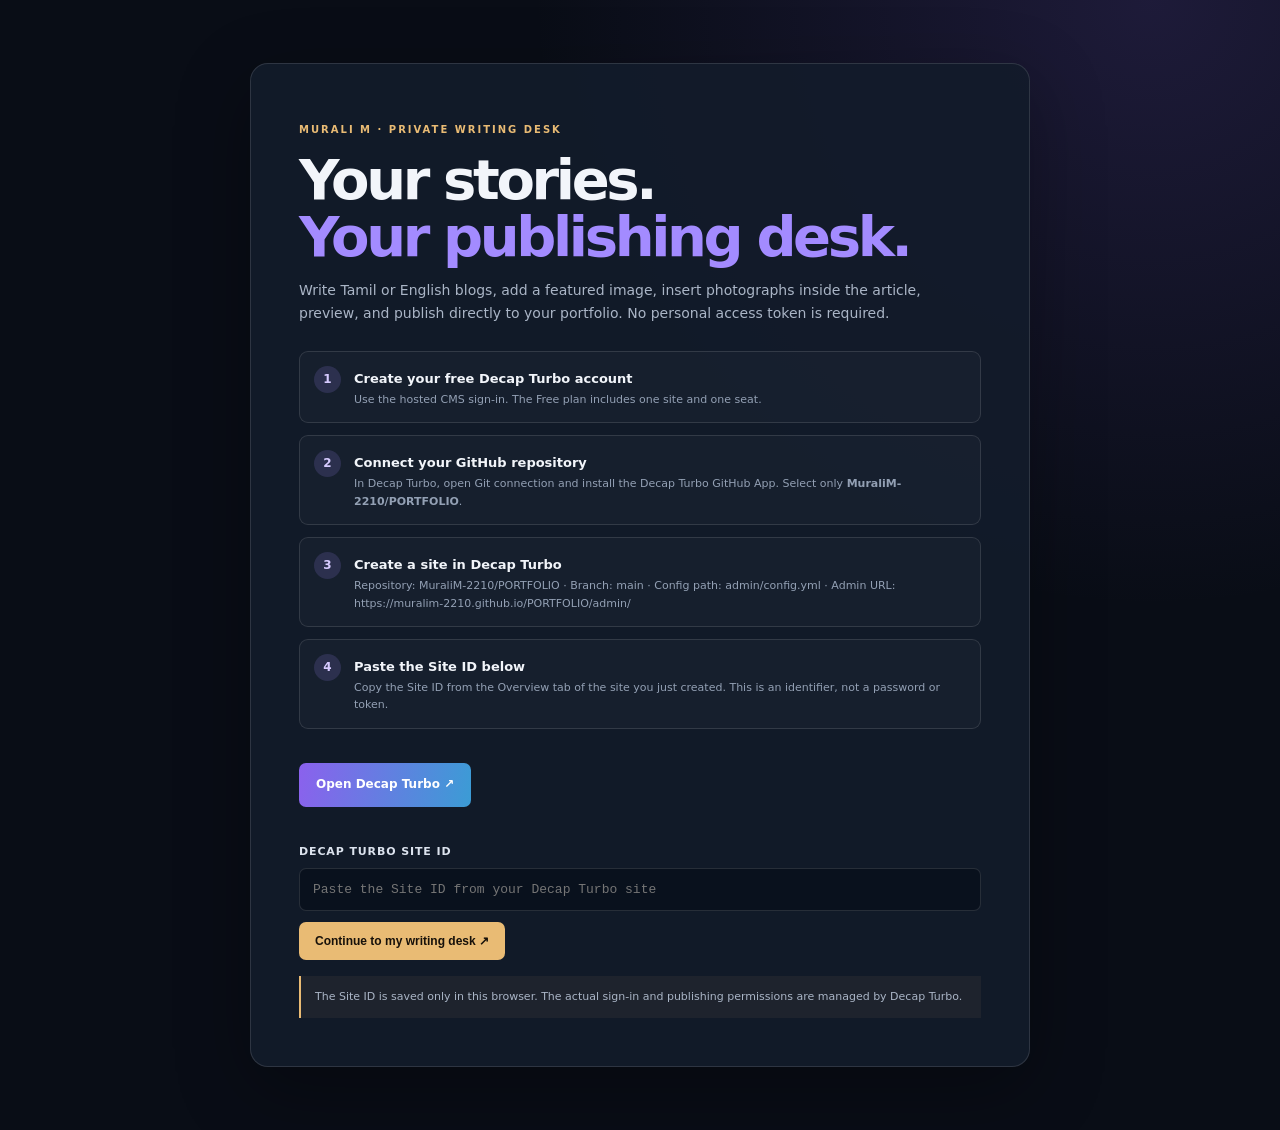
==== admin/index.html @ 93956fc2 "Add private Decap CMS admin writing and publishing page" ====
<!doctype html>
<html lang="en">
<head>
<meta charset="utf-8">
<meta name="viewport" content="width=device-width,initial-scale=1">
<meta name="robots" content="noindex,nofollow,noarchive">
<meta name="theme-color" content="#080a11">
<title>Blog Admin | Murali M</title>
<style>
:root{color-scheme:dark;--bg:#090d16;--panel:#131c2b;--line:rgba(255,255,255,.12);--text:#f2f5fa;--muted:#aab5c6;--gold:#e9bb74;--purple:#a38bff}
*{box-sizing:border-box}body{margin:0;min-height:100vh;background:radial-gradient(ellipse at 90% 0,rgba(112,81,197,.2),transparent 38%),var(--bg);color:var(--text);font:15px/1.65 "DM Sans",system-ui,sans-serif}
main{width:min(780px,calc(100% - 36px));margin:7vh auto;padding:clamp(22px,5vw,48px);border:1px solid var(--line);border-radius:18px;background:rgba(19,28,43,.92);box-shadow:0 22px 75px rgba(0,0,0,.3)}
.eyebrow{color:var(--gold);font-size:10px;font-weight:900;letter-spacing:.2em;text-transform:uppercase}h1{margin:12px 0;font-size:clamp(34px,6vw,56px);line-height:1.02;letter-spacing:-.06em}h1 span{color:var(--purple)}p{color:var(--muted);font-size:14px}
.steps{display:grid;gap:12px;margin:26px 0}.step{display:flex;gap:13px;padding:14px;border:1px solid var(--line);border-radius:9px;background:rgba(255,255,255,.025)}.num{display:grid;place-items:center;flex:0 0 27px;height:27px;border-radius:50%;background:rgba(163,139,255,.16);color:#d7cbff;font-weight:900;font-size:12px}.step strong{color:var(--text);font-size:13px}.step small{display:block;color:#93a0b4;font-size:11px;line-height:1.6}
a{color:#d6c8ff}.primary{display:inline-flex;align-items:center;justify-content:center;margin:8px 0 20px;padding:12px 17px;border-radius:7px;background:linear-gradient(100deg,#8b61ed,#3b9cd5);color:white;text-decoration:none;font-size:12px;font-weight:900}
label{display:block;margin:16px 0 7px;color:#dce3ee;font-size:11px;font-weight:900;letter-spacing:.08em;text-transform:uppercase}input{width:100%;padding:13px;border:1px solid var(--line);border-radius:7px;outline:0;background:#09111d;color:white;font:13px ui-monospace,monospace}input:focus{border-color:var(--purple)}button{margin-top:11px;padding:12px 16px;border:0;border-radius:7px;background:#e9bb74;color:#17110a;font-weight:900;font-size:12px;cursor:pointer}button:disabled{opacity:.5;cursor:wait}.note{margin:16px 0 0;padding:12px 14px;border-left:2px solid var(--gold);background:rgba(233,187,116,.06);font-size:11px}.error{color:#ffb4a8}.hidden{display:none!important}
#cms-root{margin:0}body.cms-ready main{display:none}
</style>
</head>
<body>
<main id="setup">
  <p class="eyebrow">MURALI M · PRIVATE WRITING DESK</p>
  <h1>Your stories.<br><span>Your publishing desk.</span></h1>
  <p>Write Tamil or English blogs, add a featured image, insert photographs inside the article, preview, and publish directly to your portfolio. No personal access token is required.</p>
  <div class="steps">
    <div class="step"><span class="num">1</span><div><strong>Create your free Decap Turbo account</strong><small>Use the hosted CMS sign-in. The Free plan includes one site and one seat.</small></div></div>
    <div class="step"><span class="num">2</span><div><strong>Connect your GitHub repository</strong><small>In Decap Turbo, open Git connection and install the Decap Turbo GitHub App. Select only <b>MuraliM-2210/PORTFOLIO</b>.</small></div></div>
    <div class="step"><span class="num">3</span><div><strong>Create a site in Decap Turbo</strong><small>Repository: MuraliM-2210/PORTFOLIO · Branch: main · Config path: admin/config.yml · Admin URL: https://muralim-2210.github.io/PORTFOLIO/admin/</small></div></div>
    <div class="step"><span class="num">4</span><div><strong>Paste the Site ID below</strong><small>Copy the Site ID from the Overview tab of the site you just created. This is an identifier, not a password or token.</small></div></div>
  </div>
  <a class="primary" href="https://decapcms.org/turbo/" target="_blank" rel="noopener noreferrer">Open Decap Turbo ↗</a>
  <label for="siteId">Decap Turbo Site ID</label>
  <input id="siteId" autocomplete="off" spellcheck="false" placeholder="Paste the Site ID from your Decap Turbo site">
  <button id="continue" type="button">Continue to my writing desk ↗</button>
  <p id="status" class="note">The Site ID is saved only in this browser. The actual sign-in and publishing permissions are managed by Decap Turbo.</p>
</main>
<div id="cms-root"></div>
<script>
(async()=>{
  const input=document.getElementById("siteId"),button=document.getElementById("continue"),status=document.getElementById("status");
  const key="murali-decap-turbo-site-id";
  const cached=localStorage.getItem(key)||"";
  if(cached)input.value=cached;
  const launch=async(siteId)=>{
    if(!/^[0-9a-f]{8}-[0-9a-f-]{20,}$/i.test(siteId)){
      status.textContent="Please paste the Site ID exactly as shown in your Decap Turbo site's Overview tab.";
      status.classList.add("error");return;
    }
    button.disabled=true;status.textContent="Loading your private publishing desk…";status.classList.remove("error");
    try{
      const response=await fetch("config.yml?v="+Date.now());
      if(!response.ok)throw new Error("Could not load admin/config.yml.");
      let yaml=await response.text();
      yaml=yaml.replace("YOUR_DECAP_TURBO_SITE_ID",siteId);
      if(yaml.includes("YOUR_DECAP_TURBO_SITE_ID"))throw new Error("The CMS configuration placeholder is missing.");
      localStorage.setItem(key,siteId);
      const configBlob=new Blob([yaml],{type:"text/yaml"});
      const configUrl=URL.createObjectURL(configBlob);
      const link=document.createElement("link");
      link.rel="cms-config-url";link.type="text/yaml";link.href=configUrl;document.head.appendChild(link);
      document.body.classList.add("cms-ready");
      const script=document.createElement("script");
      script.src="https://cdn.jsdelivr.net/npm/decap-cms@3.17.0/dist/decap-cms.js";
      script.onload=()=>{status.textContent="";};
      script.onerror=()=>{document.body.classList.remove("cms-ready");status.textContent="Could not load the editor. Check your connection and refresh.";status.classList.add("error");button.disabled=false;};
      document.body.appendChild(script);
    }catch(error){
      status.textContent=error.message||"Could not start the writing desk.";
      status.classList.add("error");button.disabled=false;
    }
  };
  button.addEventListener("click",()=>launch(input.value.trim()));
  if(cached)launch(cached);
})();
</script>
</body></html>
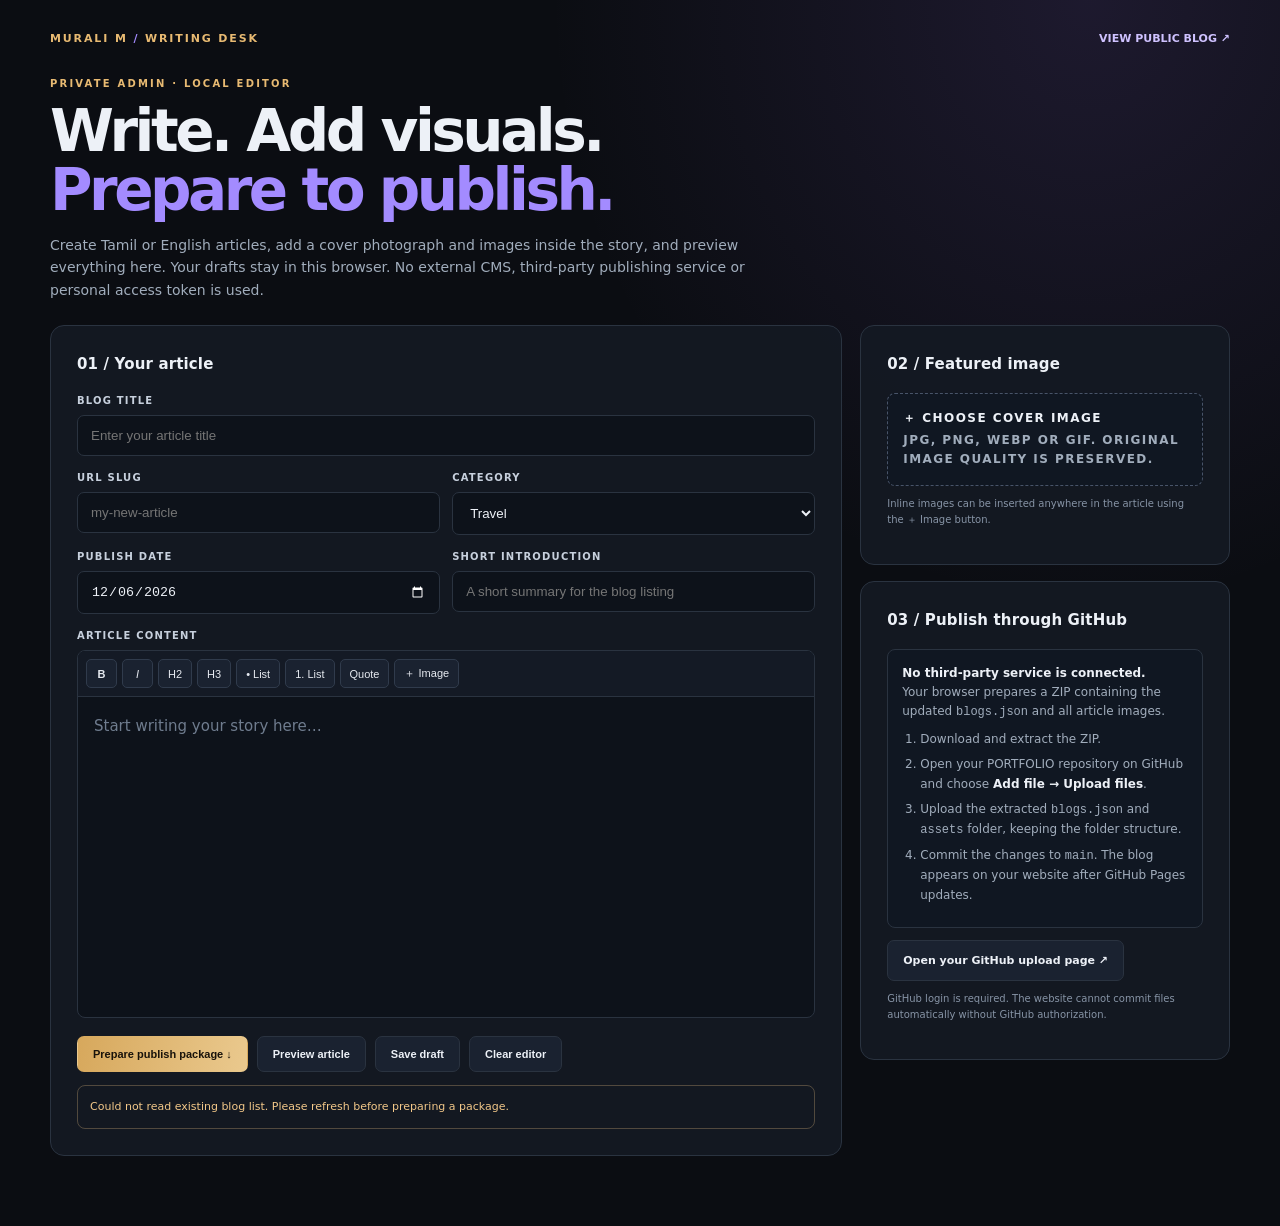
==== commit fa5aa43c: "Replace external CMS setup with native browser blog editor and GitHub package export" ====
--- a/admin/index.html
+++ b/admin/index.html
@@ -4,73 +4,147 @@
 <meta charset="utf-8">
 <meta name="viewport" content="width=device-width,initial-scale=1">
 <meta name="robots" content="noindex,nofollow,noarchive">
-<meta name="theme-color" content="#080a11">
+<meta name="theme-color" content="#0b0d12">
 <title>Blog Admin | Murali M</title>
 <style>
-:root{color-scheme:dark;--bg:#090d16;--panel:#131c2b;--line:rgba(255,255,255,.12);--text:#f2f5fa;--muted:#aab5c6;--gold:#e9bb74;--purple:#a38bff}
-*{box-sizing:border-box}body{margin:0;min-height:100vh;background:radial-gradient(ellipse at 90% 0,rgba(112,81,197,.2),transparent 38%),var(--bg);color:var(--text);font:15px/1.65 "DM Sans",system-ui,sans-serif}
-main{width:min(780px,calc(100% - 36px));margin:7vh auto;padding:clamp(22px,5vw,48px);border:1px solid var(--line);border-radius:18px;background:rgba(19,28,43,.92);box-shadow:0 22px 75px rgba(0,0,0,.3)}
-.eyebrow{color:var(--gold);font-size:10px;font-weight:900;letter-spacing:.2em;text-transform:uppercase}h1{margin:12px 0;font-size:clamp(34px,6vw,56px);line-height:1.02;letter-spacing:-.06em}h1 span{color:var(--purple)}p{color:var(--muted);font-size:14px}
-.steps{display:grid;gap:12px;margin:26px 0}.step{display:flex;gap:13px;padding:14px;border:1px solid var(--line);border-radius:9px;background:rgba(255,255,255,.025)}.num{display:grid;place-items:center;flex:0 0 27px;height:27px;border-radius:50%;background:rgba(163,139,255,.16);color:#d7cbff;font-weight:900;font-size:12px}.step strong{color:var(--text);font-size:13px}.step small{display:block;color:#93a0b4;font-size:11px;line-height:1.6}
-a{color:#d6c8ff}.primary{display:inline-flex;align-items:center;justify-content:center;margin:8px 0 20px;padding:12px 17px;border-radius:7px;background:linear-gradient(100deg,#8b61ed,#3b9cd5);color:white;text-decoration:none;font-size:12px;font-weight:900}
-label{display:block;margin:16px 0 7px;color:#dce3ee;font-size:11px;font-weight:900;letter-spacing:.08em;text-transform:uppercase}input{width:100%;padding:13px;border:1px solid var(--line);border-radius:7px;outline:0;background:#09111d;color:white;font:13px ui-monospace,monospace}input:focus{border-color:var(--purple)}button{margin-top:11px;padding:12px 16px;border:0;border-radius:7px;background:#e9bb74;color:#17110a;font-weight:900;font-size:12px;cursor:pointer}button:disabled{opacity:.5;cursor:wait}.note{margin:16px 0 0;padding:12px 14px;border-left:2px solid var(--gold);background:rgba(233,187,116,.06);font-size:11px}.error{color:#ffb4a8}.hidden{display:none!important}
-#cms-root{margin:0}body.cms-ready main{display:none}
+:root{color-scheme:dark;--bg:#0b0d12;--panel:#141922;--panel2:#10151e;--line:#2a3340;--text:#edf1f7;--muted:#a1adbc;--gold:#e8ba72;--purple:#a38bff;--green:#8ed5ae}
+*{box-sizing:border-box}body{margin:0;background:radial-gradient(ellipse at 85% 0,rgba(134,96,207,.15),transparent 35%),var(--bg);color:var(--text);font:15px/1.6 Inter,system-ui,-apple-system,sans-serif}
+header{width:min(1180px,calc(100% - 36px));margin:30px auto 22px;display:flex;justify-content:space-between;align-items:center;gap:16px}.brand{font-size:11px;letter-spacing:.17em;font-weight:900;color:var(--gold)}.muted{color:var(--muted)}
+main{width:min(1180px,calc(100% - 36px));margin:0 auto 70px}.intro{margin:28px 0 24px}.eyebrow{font-size:10px;letter-spacing:.22em;color:var(--gold);font-weight:900}h1{font-size:clamp(35px,6vw,58px);line-height:1.02;letter-spacing:-.06em;margin:10px 0 12px}h1 span{color:var(--purple)}.intro p{max-width:720px;color:var(--muted);font-size:14px}
+.layout{display:grid;grid-template-columns:minmax(0,1.5fr) minmax(260px,.7fr);gap:18px;align-items:start}.panel{background:rgba(20,25,34,.94);border:1px solid var(--line);border-radius:14px;padding:clamp(17px,3vw,26px)}.panel h2{font-size:15px;margin:0 0 17px;letter-spacing:.01em}
+label{display:block;margin:14px 0 6px;color:#c7d0dd;font-size:10px;font-weight:900;letter-spacing:.12em;text-transform:uppercase}
+input,select,textarea{width:100%;padding:12px 13px;border:1px solid var(--line);border-radius:7px;background:#0d121a;color:var(--text);font:13px/1.5 inherit;outline:0}input:focus,select:focus,textarea:focus,.editor:focus{border-color:var(--purple)}textarea{min-height:80px;resize:vertical}
+.row{display:grid;grid-template-columns:1fr 1fr;gap:12px}.editor-shell{border:1px solid var(--line);border-radius:8px;overflow:hidden;background:#0d121a}.toolbar{display:flex;gap:5px;flex-wrap:wrap;padding:8px;border-bottom:1px solid var(--line);background:#141a25}.toolbar button{min-width:31px;padding:6px 9px;border:1px solid #303b4c;background:#1a2230;color:#e6eaf0;border-radius:5px;font-size:11px}.toolbar button:hover{border-color:var(--gold)}.editor{min-height:320px;padding:16px;outline:0;font-size:15px;line-height:1.8}.editor:empty:before{content:attr(data-placeholder);color:#6f7c8e}.editor img{display:block;max-width:100%;height:auto;margin:16px auto;border-radius:7px}.editor h2,.editor h3{line-height:1.25}.editor blockquote{margin:18px 0;padding:8px 16px;border-left:2px solid var(--gold);color:#c9d1de}
+.actions{display:flex;gap:9px;flex-wrap:wrap;margin-top:18px}.btn{display:inline-flex;align-items:center;justify-content:center;gap:7px;padding:11px 15px;border:1px solid var(--line);border-radius:7px;background:#1a2230;color:var(--text);text-decoration:none;font-size:11px;font-weight:900;cursor:pointer}.btn.primary{background:linear-gradient(100deg,#d7a85c,#eac98e);color:#19130b;border-color:transparent}.btn:hover{filter:brightness(1.1)}.btn:disabled{opacity:.5;cursor:wait}
+.side{display:grid;gap:16px}.upload{display:block;padding:15px;border:1px dashed #485469;border-radius:8px;background:#101722;color:var(--muted);font-size:12px;cursor:pointer}.upload b{display:block;color:var(--text);margin-bottom:3px}.upload input{position:absolute;width:1px;height:1px;opacity:0;pointer-events:none}.thumb{max-width:100%;max-height:190px;display:block;border-radius:7px;margin-top:12px;object-fit:cover}.status{margin-top:13px;padding:12px;border:1px solid var(--line);border-radius:8px;color:var(--muted);font-size:11px;white-space:pre-line}.status.good{color:var(--green);border-color:rgba(142,213,174,.28)}.status.warn{color:#f3c889;border-color:rgba(243,200,137,.28)}.howto{padding:14px;border-radius:8px;background:#101722;border:1px solid var(--line);font-size:12px;color:var(--muted)}.howto strong{color:var(--text)}.howto ol{padding-left:18px;margin:8px 0}.howto li{margin:6px 0}.small{font-size:10px;color:#8794a6}.hidden{display:none!important}.toplink{color:#cfc2ff;text-decoration:none;font-size:11px;font-weight:800}
+@media(max-width:850px){.layout{grid-template-columns:1fr}.side{grid-template-columns:1fr 1fr}}@media(max-width:560px){header{margin-top:20px}.row,.side{grid-template-columns:1fr}.editor{min-height:260px}}
 </style>
 </head>
 <body>
-<main id="setup">
-  <p class="eyebrow">MURALI M · PRIVATE WRITING DESK</p>
-  <h1>Your stories.<br><span>Your publishing desk.</span></h1>
-  <p>Write Tamil or English blogs, add a featured image, insert photographs inside the article, preview, and publish directly to your portfolio. No personal access token is required.</p>
-  <div class="steps">
-    <div class="step"><span class="num">1</span><div><strong>Create your free Decap Turbo account</strong><small>Use the hosted CMS sign-in. The Free plan includes one site and one seat.</small></div></div>
-    <div class="step"><span class="num">2</span><div><strong>Connect your GitHub repository</strong><small>In Decap Turbo, open Git connection and install the Decap Turbo GitHub App. Select only <b>MuraliM-2210/PORTFOLIO</b>.</small></div></div>
-    <div class="step"><span class="num">3</span><div><strong>Create a site in Decap Turbo</strong><small>Repository: MuraliM-2210/PORTFOLIO · Branch: main · Config path: admin/config.yml · Admin URL: https://muralim-2210.github.io/PORTFOLIO/admin/</small></div></div>
-    <div class="step"><span class="num">4</span><div><strong>Paste the Site ID below</strong><small>Copy the Site ID from the Overview tab of the site you just created. This is an identifier, not a password or token.</small></div></div>
+<header><div class="brand">MURALI M <span style="color:#a38bff">/</span> WRITING DESK</div><a class="toplink" href="../blogs.html">VIEW PUBLIC BLOG ↗</a></header>
+<main>
+  <section class="intro"><div class="eyebrow">PRIVATE ADMIN · LOCAL EDITOR</div><h1>Write. Add visuals.<br><span>Prepare to publish.</span></h1><p>Create Tamil or English articles, add a cover photograph and images inside the story, and preview everything here. Your drafts stay in this browser. No external CMS, third-party publishing service or personal access token is used.</p></section>
+  <div class="layout">
+    <section class="panel">
+      <h2>01 / Your article</h2>
+      <label for="title">Blog title</label><input id="title" maxlength="180" placeholder="Enter your article title">
+      <div class="row">
+        <div><label for="slug">URL slug</label><input id="slug" maxlength="100" placeholder="my-new-article"></div>
+        <div><label for="category">Category</label><select id="category"><option>Travel</option><option>Photography</option><option>Media</option><option>Culture</option><option>Personal</option><option>Research</option><option>Opinion</option><option>Other</option></select></div>
+      </div>
+      <div class="row">
+        <div><label for="date">Publish date</label><input id="date" type="date"></div>
+        <div><label for="excerpt">Short introduction</label><input id="excerpt" maxlength="260" placeholder="A short summary for the blog listing"></div>
+      </div>
+      <label>Article content</label>
+      <div class="editor-shell">
+        <div class="toolbar">
+          <button type="button" data-cmd="bold"><b>B</b></button><button type="button" data-cmd="italic"><i>I</i></button><button type="button" data-block="h2">H2</button><button type="button" data-block="h3">H3</button><button type="button" data-cmd="insertUnorderedList">• List</button><button type="button" data-cmd="insertOrderedList">1. List</button><button type="button" data-cmd="formatBlock" data-value="blockquote">Quote</button><button type="button" id="addInlineImage">＋ Image</button>
+        </div>
+        <div id="body" class="editor" contenteditable="true" spellcheck="true" data-placeholder="Start writing your story here…"></div>
+      </div>
+      <input id="inlineImageInput" type="file" accept="image/jpeg,image/png,image/webp,image/gif" multiple class="hidden">
+      <div class="actions">
+        <button class="btn primary" id="package">Prepare publish package ↓</button>
+        <button class="btn" id="preview">Preview article</button>
+        <button class="btn" id="saveDraft">Save draft</button>
+        <button class="btn" id="clear">Clear editor</button>
+      </div>
+      <div id="status" class="status">Ready. Add your article details and images.</div>
+    </section>
+    <aside class="side">
+      <section class="panel">
+        <h2>02 / Featured image</h2>
+        <label class="upload"><b>＋ Choose cover image</b><span>JPG, PNG, WEBP or GIF. Original image quality is preserved.</span><input id="cover" type="file" accept="image/jpeg,image/png,image/webp,image/gif"></label>
+        <img id="coverPreview" class="thumb hidden" alt="Cover preview">
+        <button id="removeCover" class="btn hidden" type="button">Remove cover</button>
+        <p class="small">Inline images can be inserted anywhere in the article using the ＋ Image button.</p>
+      </section>
+      <section class="panel">
+        <h2>03 / Publish through GitHub</h2>
+        <div class="howto"><strong>No third-party service is connected.</strong><br>Your browser prepares a ZIP containing the updated <code>blogs.json</code> and all article images.<ol><li>Download and extract the ZIP.</li><li>Open your PORTFOLIO repository on GitHub and choose <strong>Add file → Upload files</strong>.</li><li>Upload the extracted <code>blogs.json</code> and <code>assets</code> folder, keeping the folder structure.</li><li>Commit the changes to <code>main</code>. The blog appears on your website after GitHub Pages updates.</li></ol></div>
+        <a class="btn" style="margin-top:12px" href="https://github.com/MuraliM-2210/PORTFOLIO/upload/main" target="_blank" rel="noopener">Open your GitHub upload page ↗</a>
+        <p class="small">GitHub login is required. The website cannot commit files automatically without GitHub authorization.</p>
+      </section>
+    </aside>
   </div>
-  <a class="primary" href="https://decapcms.org/turbo/" target="_blank" rel="noopener noreferrer">Open Decap Turbo ↗</a>
-  <label for="siteId">Decap Turbo Site ID</label>
-  <input id="siteId" autocomplete="off" spellcheck="false" placeholder="Paste the Site ID from your Decap Turbo site">
-  <button id="continue" type="button">Continue to my writing desk ↗</button>
-  <p id="status" class="note">The Site ID is saved only in this browser. The actual sign-in and publishing permissions are managed by Decap Turbo.</p>
+  <section id="previewPanel" class="panel hidden" style="margin-top:18px"><h2>Article preview</h2><div id="previewContent"></div></section>
 </main>
-<div id="cms-root"></div>
 <script>
-(async()=>{
-  const input=document.getElementById("siteId"),button=document.getElementById("continue"),status=document.getElementById("status");
-  const key="murali-decap-turbo-site-id";
-  const cached=localStorage.getItem(key)||"";
-  if(cached)input.value=cached;
-  const launch=async(siteId)=>{
-    if(!/^[0-9a-f]{8}-[0-9a-f-]{20,}$/i.test(siteId)){
-      status.textContent="Please paste the Site ID exactly as shown in your Decap Turbo site's Overview tab.";
-      status.classList.add("error");return;
+(()=> {
+  const $=id=>document.getElementById(id);
+  const fields=["title","slug","category","date","excerpt"];
+  let coverData="",allPosts=[];
+  const dbName="murali-native-blog-drafts";
+  const status=(message,kind="")=>{$("status").textContent=message;$("status").className="status "+kind;};
+  const readDataURL=file=>new Promise((resolve,reject)=>{const r=new FileReader();r.onload=()=>resolve(r.result);r.onerror=reject;r.readAsDataURL(file);});
+  const today=new Date();$("date").value=[today.getFullYear(),String(today.getMonth()+1).padStart(2,"0"),String(today.getDate()).padStart(2,"0")].join("-");
+  const openDB=()=>new Promise((resolve,reject)=>{const req=indexedDB.open(dbName,1);req.onupgradeneeded=()=>req.result.createObjectStore("drafts");req.onsuccess=()=>resolve(req.result);req.onerror=()=>reject(req.error);});
+  const dbPut=async(value)=>{const db=await openDB();return new Promise((resolve,reject)=>{const tx=db.transaction("drafts","readwrite");tx.objectStore("drafts").put(value,"current");tx.oncomplete=()=>{db.close();resolve();};tx.onerror=()=>{db.close();reject(tx.error);};});};
+  const dbGet=async()=>{const db=await openDB();return new Promise((resolve,reject)=>{const tx=db.transaction("drafts","readonly"),req=tx.objectStore("drafts").get("current");req.onsuccess=()=>{const v=req.result;db.close();resolve(v);};req.onerror=()=>{db.close();reject(req.error);};});};
+  const getForm=()=>({fields:Object.fromEntries(fields.map(id=>[id,$(id).value])),body:$("body").innerHTML,cover:coverData});
+  const setForm=d=>{if(!d)return;fields.forEach(id=>$(id).value=d.fields?.[id]??"");$("body").innerHTML=d.body||"";coverData=d.cover||"";if(coverData){$("coverPreview").src=coverData;$("coverPreview").classList.remove("hidden");$("removeCover").classList.remove("hidden");}};
+  let saveTimer;
+  const autosave=()=>{clearTimeout(saveTimer);saveTimer=setTimeout(()=>dbPut(getForm()).then(()=>status("Draft autosaved in this browser.","good")).catch(()=>status("Browser draft storage is unavailable. Export your publish package before closing this tab.","warn")),500);};
+  fields.forEach(id=>$(id).addEventListener("input",autosave));
+  $("body").addEventListener("input",autosave);
+  $("cover").addEventListener("change",async e=>{const f=e.target.files?.[0];if(!f)return;coverData=await readDataURL(f);$("coverPreview").src=coverData;$("coverPreview").classList.remove("hidden");$("removeCover").classList.remove("hidden");autosave();});
+  $("removeCover").addEventListener("click",()=>{coverData="";$("coverPreview").removeAttribute("src");$("coverPreview").classList.add("hidden");$("removeCover").classList.add("hidden");$("cover").value="";autosave();});
+  $("addInlineImage").addEventListener("click",()=>$("inlineImageInput").click());
+  $("inlineImageInput").addEventListener("change",async e=>{
+    for(const f of [...(e.target.files||[])]){if(!f.type.startsWith("image/"))continue;const data=await readDataURL(f);$("body").focus();document.execCommand("insertHTML",false,'<p><img src="'+data+'" alt="'+f.name.replace(/[&<>"']/g,"")+'" style="max-width:100%;height:auto"></p><p><br></p>');}
+    e.target.value="";autosave();
+  });
+  document.querySelector(".toolbar").addEventListener("click",e=>{const b=e.target.closest("button");if(!b)return;if(b.dataset.cmd==="formatBlock")document.execCommand("formatBlock",false,b.dataset.value);else if(b.dataset.block)document.execCommand("formatBlock",false,b.dataset.block);else if(b.dataset.cmd)document.execCommand(b.dataset.cmd,false,null);$("body").focus();autosave();});
+  $("saveDraft").addEventListener("click",()=>dbPut(getForm()).then(()=>status("Draft saved in this browser.","good")).catch(()=>status("Could not save draft in this browser.","warn")));
+  $("clear").addEventListener("click",()=>{if(!confirm("Clear the current editor? Your saved browser draft will also be replaced."))return;fields.forEach(id=>$(id).value="");$("body").innerHTML="";coverData="";$("cover").value="";$("coverPreview").classList.add("hidden");$("removeCover").classList.add("hidden");dbPut(getForm());status("Editor cleared.");});
+  $("preview").addEventListener("click",()=>{const title=$("title").value||"Untitled story";$("previewContent").innerHTML='<p class="eyebrow">'+$("category").value+' · '+$("date").value+'</p><h1 style="font-size:clamp(30px,5vw,48px)">'+escapeHTML(title)+'</h1><p class="muted">'+escapeHTML($("excerpt").value)+'</p>'+(coverData?'<img style="max-width:100%;max-height:420px;object-fit:cover;border-radius:10px" src="'+coverData+'">':'')+'<div style="line-height:1.9;margin-top:20px">'+$("body").innerHTML+'</div>';$("previewPanel").classList.remove("hidden");$("previewPanel").scrollIntoView({behavior:"smooth"});});
+  function escapeHTML(s){return String(s).replace(/[&<>"']/g,c=>({"&":"&amp;","<":"&lt;",">":"&gt;",'"':"&quot;","'":"&#39;"}[c]));}
+  function safeSlug(s){return s.normalize("NFC").toLowerCase().replace(/[^a-z0-9-]+/g,"-").replace(/^-+|-+$/g,"").slice(0,80);}
+  function extFor(mime){return ({"image/jpeg":"jpg","image/png":"png","image/webp":"webp","image/gif":"gif"})[mime]||"jpg";}
+  function dataURLBytes(url){const m=String(url).match(/^data:(image\/(?:jpeg|png|webp|gif));base64,([a-z0-9+/=]+)$/i);if(!m)throw new Error("An image in the article is not a supported JPG, PNG, WEBP or GIF file.");const raw=atob(m[2]),out=new Uint8Array(raw.length);for(let i=0;i<raw.length;i++)out[i]=raw.charCodeAt(i);return {mime:m[1],bytes:out};}
+  function crc32(data){let c=0xffffffff;for(let i=0;i<data.length;i++){c^=data[i];for(let j=0;j<8;j++)c=(c>>>1)^((c&1)?0xedb88320:0);}return (c^0xffffffff)>>>0;}
+  function u16(v){return [v&255,(v>>>8)&255];}function u32(v){return [v&255,(v>>>8)&255,(v>>>16)&255,(v>>>24)&255];}
+  function makeZip(files){
+    const enc=new TextEncoder(),parts=[],central=[];let offset=0;
+    const date=new Date(),dosTime=(date.getHours()<<11)|(date.getMinutes()<<5)|(date.getSeconds()>>1),dosDate=((date.getFullYear()-1980)<<9)|((date.getMonth()+1)<<5)|date.getDate();
+    for(const file of files){const name=enc.encode(file.name),data=file.bytes,crc=crc32(data);
+      const local=new Uint8Array([0x50,0x4b,0x03,0x04,...u16(20),...u16(0),...u16(0),...u16(dosTime),...u16(dosDate),...u32(crc),...u32(data.length),...u32(data.length),...u16(name.length),...u16(0),...name]);
+      parts.push(local,data);
+      const cd=new Uint8Array([0x50,0x4b,0x01,0x02,...u16(20),...u16(20),...u16(0),...u16(0),...u16(dosTime),...u16(dosDate),...u32(crc),...u32(data.length),...u32(data.length),...u16(name.length),...u16(0),...u16(0),...u16(0),...u16(0),...u32(0),...u32(offset),...name]);
+      central.push(cd);offset+=local.length+data.length;
     }
-    button.disabled=true;status.textContent="Loading your private publishing desk…";status.classList.remove("error");
+    const cdSize=central.reduce((s,x)=>s+x.length,0),end=new Uint8Array([0x50,0x4b,0x05,0x06,...u16(0),...u16(0),...u16(files.length),...u16(files.length),...u32(cdSize),...u32(offset),...u16(0)]);
+    return new Blob([...parts,...central,end],{type:"application/zip"});
+  }
+  async function loadPosts(){try{const r=await fetch("../blogs.json?v="+Date.now());if(!r.ok)throw new Error("Could not load current posts.");const d=await r.json();allPosts=Array.isArray(d)?d:(Array.isArray(d.posts)?d.posts:[]);}catch(e){allPosts=[];status("Could not read existing blog list. Please refresh before preparing a package.","warn");}}
+  $("package").addEventListener("click",async()=>{
+    const title=$("title").value.trim();if(!title){status("Please enter a blog title first.","warn");$("title").focus();return;}if(!$("body").innerText.trim()){status("Please add the article content first.","warn");$("body").focus();return;}
+    const button=$("package");button.disabled=true;
     try{
-      const response=await fetch("config.yml?v="+Date.now());
-      if(!response.ok)throw new Error("Could not load admin/config.yml.");
-      let yaml=await response.text();
-      yaml=yaml.replace("YOUR_DECAP_TURBO_SITE_ID",siteId);
-      if(yaml.includes("YOUR_DECAP_TURBO_SITE_ID"))throw new Error("The CMS configuration placeholder is missing.");
-      localStorage.setItem(key,siteId);
-      const configBlob=new Blob([yaml],{type:"text/yaml"});
-      const configUrl=URL.createObjectURL(configBlob);
-      const link=document.createElement("link");
-      link.rel="cms-config-url";link.type="text/yaml";link.href=configUrl;document.head.appendChild(link);
-      document.body.classList.add("cms-ready");
-      const script=document.createElement("script");
-      script.src="https://cdn.jsdelivr.net/npm/decap-cms@3.17.0/dist/decap-cms.js";
-      script.onload=()=>{status.textContent="";};
-      script.onerror=()=>{document.body.classList.remove("cms-ready");status.textContent="Could not load the editor. Check your connection and refresh.";status.classList.add("error");button.disabled=false;};
-      document.body.appendChild(script);
-    }catch(error){
-      status.textContent=error.message||"Could not start the writing desk.";
-      status.classList.add("error");button.disabled=false;
-    }
-  };
-  button.addEventListener("click",()=>launch(input.value.trim()));
-  if(cached)launch(cached);
+      await loadPosts();
+      const slug=safeSlug($("slug").value)||("murali-blog-"+$("date").value+"-"+Date.now().toString().slice(-5));
+      const folder="assets/blogs/"+slug+"/";
+      const files=[],postCover="";
+      if(coverData){const item=dataURLBytes(coverData),path=folder+"cover."+extFor(item.mime);files.push({name:path,bytes:item.bytes});postCover=path;}
+      const clone=$("body").cloneNode(true);let imageNo=0;
+      for(const img of clone.querySelectorAll("img")){
+        const src=img.getAttribute("src")||"";
+        if(src.startsWith("data:image/")){const item=dataURLBytes(src),path=folder+"body-"+String(++imageNo).padStart(2,"0")+"."+extFor(item.mime);files.push({name:path,bytes:item.bytes});img.setAttribute("src",path);img.removeAttribute("style");}
+        else if(!/^(https:\/\/|assets\/blogs\/)/i.test(src))throw new Error("One article image has an unsupported source. Reinsert that image using the ＋ Image button.");
+      }
+      const textLength=$("body").innerText.trim().length;
+      const readTime=Math.max(1,Math.ceil(textLength/900));
+      const post={slug,title,category:$("category").value,date:$("date").value,excerpt:$("excerpt").value.trim(),cover:postCover,content:clone.innerHTML,readTime};
+      const updated=[post,...allPosts.filter(p=>p.slug!==slug)];
+      const json=JSON.stringify({posts:updated},null,2)+"\n";
+      files.unshift({name:"blogs.json",bytes:new TextEncoder().encode(json)});
+      const blob=makeZip(files),url=URL.createObjectURL(blob),a=document.createElement("a");a.href=url;a.download="murali-blog-publish-"+slug+".zip";document.body.appendChild(a);a.click();a.remove();setTimeout(()=>URL.revokeObjectURL(url),30000);
+      status("Publish package created. It includes blogs.json and "+(files.length-1)+" image file(s). Extract it, then upload blogs.json and the assets folder to your PORTFOLIO repository on GitHub and commit to main.","good");
+    }catch(err){status(err.message||"Could not create publish package.","warn");}
+    finally{button.disabled=false;}
+  });
+  (async()=>{try{const draft=await dbGet();if(draft)setForm(draft);}catch(e){}await loadPosts();})();
 })();
 </script>
 </body></html>
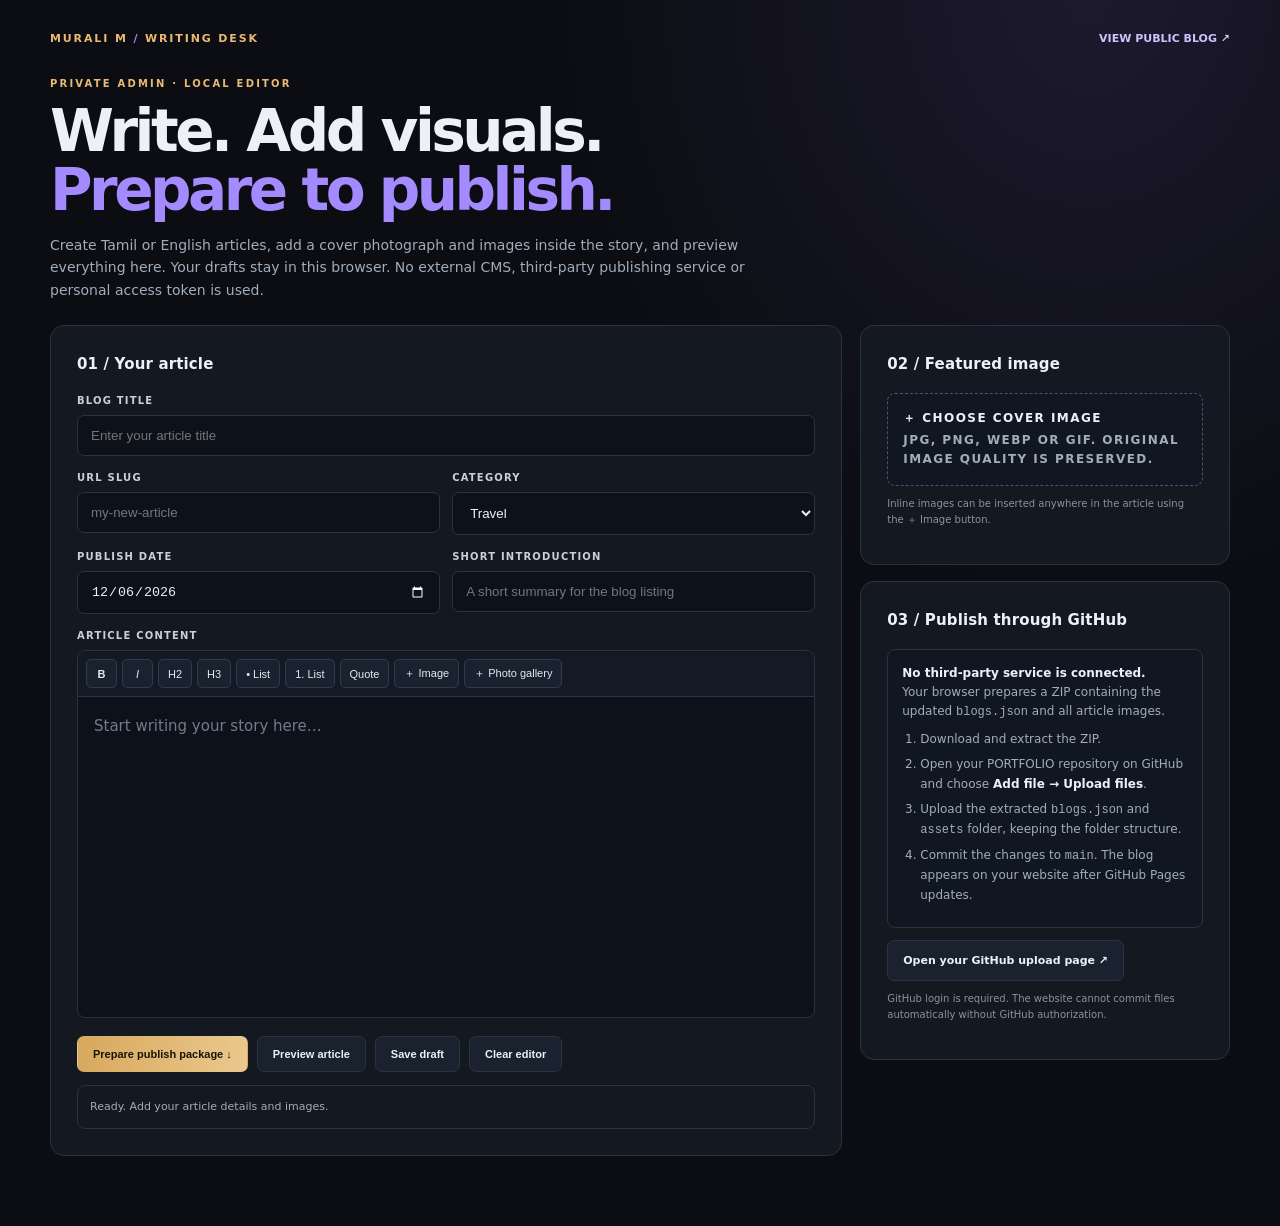
==== commit 8c13acab: "Add captioned multi-photo galleries and per-gallery image export" ====
--- a/admin/index.html
+++ b/admin/index.html
@@ -18,6 +18,17 @@
 .actions{display:flex;gap:9px;flex-wrap:wrap;margin-top:18px}.btn{display:inline-flex;align-items:center;justify-content:center;gap:7px;padding:11px 15px;border:1px solid var(--line);border-radius:7px;background:#1a2230;color:var(--text);text-decoration:none;font-size:11px;font-weight:900;cursor:pointer}.btn.primary{background:linear-gradient(100deg,#d7a85c,#eac98e);color:#19130b;border-color:transparent}.btn:hover{filter:brightness(1.1)}.btn:disabled{opacity:.5;cursor:wait}
 .side{display:grid;gap:16px}.upload{display:block;padding:15px;border:1px dashed #485469;border-radius:8px;background:#101722;color:var(--muted);font-size:12px;cursor:pointer}.upload b{display:block;color:var(--text);margin-bottom:3px}.upload input{position:absolute;width:1px;height:1px;opacity:0;pointer-events:none}.thumb{max-width:100%;max-height:190px;display:block;border-radius:7px;margin-top:12px;object-fit:cover}.status{margin-top:13px;padding:12px;border:1px solid var(--line);border-radius:8px;color:var(--muted);font-size:11px;white-space:pre-line}.status.good{color:var(--green);border-color:rgba(142,213,174,.28)}.status.warn{color:#f3c889;border-color:rgba(243,200,137,.28)}.howto{padding:14px;border-radius:8px;background:#101722;border:1px solid var(--line);font-size:12px;color:var(--muted)}.howto strong{color:var(--text)}.howto ol{padding-left:18px;margin:8px 0}.howto li{margin:6px 0}.small{font-size:10px;color:#8794a6}.hidden{display:none!important}.toplink{color:#cfc2ff;text-decoration:none;font-size:11px;font-weight:800}
 @media(max-width:850px){.layout{grid-template-columns:1fr}.side{grid-template-columns:1fr 1fr}}@media(max-width:560px){header{margin-top:20px}.row,.side{grid-template-columns:1fr}.editor{min-height:260px}}
+
+/* Captioned multi-photo galleries in the writing desk */
+.editor .blog-image-gallery{display:grid;grid-template-columns:repeat(2,minmax(0,1fr));gap:13px;margin:24px 0;padding:12px;border:1px dashed #39465a;border-radius:9px}
+.editor .blog-image-gallery figure{min-width:0;margin:0;padding:7px;background:#111925;border-radius:7px}
+.editor .blog-image-gallery img{display:block;width:100%;height:auto;max-height:340px;object-fit:cover;margin:0;border-radius:5px}
+.editor .blog-image-gallery figcaption,.editor figure.blog-single-image figcaption{min-height:26px;padding:8px 4px 2px;color:#aeb9c9;font-size:11px;line-height:1.5;text-align:center;outline:none}
+.editor .blog-image-gallery figcaption:empty:before,.editor figure.blog-single-image figcaption:empty:before{content:"Click to add caption…";color:#758399;font-style:italic;pointer-events:none}
+.editor figure.blog-single-image{margin:22px auto;max-width:100%;text-align:center}
+.editor figure.blog-single-image img{display:block;max-width:100%;height:auto;margin:0 auto;border-radius:7px}
+@media(max-width:560px){.editor .blog-image-gallery{grid-template-columns:1fr}}
+
 </style>
 </head>
 <body>
@@ -39,11 +50,12 @@
       <label>Article content</label>
       <div class="editor-shell">
         <div class="toolbar">
-          <button type="button" data-cmd="bold"><b>B</b></button><button type="button" data-cmd="italic"><i>I</i></button><button type="button" data-block="h2">H2</button><button type="button" data-block="h3">H3</button><button type="button" data-cmd="insertUnorderedList">• List</button><button type="button" data-cmd="insertOrderedList">1. List</button><button type="button" data-cmd="formatBlock" data-value="blockquote">Quote</button><button type="button" id="addInlineImage">＋ Image</button>
+          <button type="button" data-cmd="bold"><b>B</b></button><button type="button" data-cmd="italic"><i>I</i></button><button type="button" data-block="h2">H2</button><button type="button" data-block="h3">H3</button><button type="button" data-cmd="insertUnorderedList">• List</button><button type="button" data-cmd="insertOrderedList">1. List</button><button type="button" data-cmd="formatBlock" data-value="blockquote">Quote</button><button type="button" id="addInlineImage">＋ Image</button><button type="button" id="addImageGallery">＋ Photo gallery</button>
         </div>
         <div id="body" class="editor" contenteditable="true" spellcheck="true" data-placeholder="Start writing your story here…"></div>
       </div>
       <input id="inlineImageInput" type="file" accept="image/jpeg,image/png,image/webp,image/gif" multiple class="hidden">
+      <input id="galleryImageInput" type="file" accept="image/jpeg,image/png,image/webp,image/gif" multiple class="hidden">
       <div class="actions">
         <button class="btn primary" id="package">Prepare publish package ↓</button>
         <button class="btn" id="preview">Preview article</button>
@@ -74,7 +86,7 @@
 (()=> {
   const $=id=>document.getElementById(id);
   const fields=["title","slug","category","date","excerpt"];
-  let coverData="",allPosts=[];
+  let coverData="",allPosts=[],savedRange=null;
   const dbName="murali-native-blog-drafts";
   const status=(message,kind="")=>{$("status").textContent=message;$("status").className="status "+kind;};
   const readDataURL=file=>new Promise((resolve,reject)=>{const r=new FileReader();r.onload=()=>resolve(r.result);r.onerror=reject;r.readAsDataURL(file);});
@@ -87,15 +99,43 @@
   let saveTimer;
   const autosave=()=>{clearTimeout(saveTimer);saveTimer=setTimeout(()=>dbPut(getForm()).then(()=>status("Draft autosaved in this browser.","good")).catch(()=>status("Browser draft storage is unavailable. Export your publish package before closing this tab.","warn")),500);};
   fields.forEach(id=>$(id).addEventListener("input",autosave));
-  $("body").addEventListener("input",autosave);
+  const rememberRange=()=>{
+    const selection=window.getSelection();
+    if(selection&&selection.rangeCount&&$("body").contains(selection.anchorNode))savedRange=selection.getRangeAt(0).cloneRange();
+  };
+  ["keyup","mouseup"].forEach(name=>$("body").addEventListener(name,rememberRange));
+  document.addEventListener("selectionchange",rememberRange);
+  function insertAtSavedCursor(html){
+    const editor=$("body");editor.focus();
+    const selection=window.getSelection();
+    if(savedRange){selection.removeAllRanges();selection.addRange(savedRange);}
+    document.execCommand("insertHTML",false,html);
+    rememberRange();autosave();
+  }
+  $("body").addEventListener("input",()=>{rememberRange();autosave();});
   $("cover").addEventListener("change",async e=>{const f=e.target.files?.[0];if(!f)return;coverData=await readDataURL(f);$("coverPreview").src=coverData;$("coverPreview").classList.remove("hidden");$("removeCover").classList.remove("hidden");autosave();});
   $("removeCover").addEventListener("click",()=>{coverData="";$("coverPreview").removeAttribute("src");$("coverPreview").classList.add("hidden");$("removeCover").classList.add("hidden");$("cover").value="";autosave();});
+  $("addInlineImage").addEventListener("mousedown",rememberRange);
   $("addInlineImage").addEventListener("click",()=>$("inlineImageInput").click());
   $("inlineImageInput").addEventListener("change",async e=>{
-    for(const f of [...(e.target.files||[])]){if(!f.type.startsWith("image/"))continue;const data=await readDataURL(f);$("body").focus();document.execCommand("insertHTML",false,'<p><img src="'+data+'" alt="'+f.name.replace(/[&<>"']/g,"")+'" style="max-width:100%;height:auto"></p><p><br></p>');}
+    for(const f of [...(e.target.files||[])]){if(!f.type.startsWith("image/"))continue;const data=await readDataURL(f);insertAtSavedCursor('<figure class="blog-single-image"><img src="'+data+'" alt="'+escapeHTML(f.name)+'"><figcaption></figcaption></figure><p><br></p>');}
     e.target.value="";autosave();
   });
-  document.querySelector(".toolbar").addEventListener("click",e=>{const b=e.target.closest("button");if(!b)return;if(b.dataset.cmd==="formatBlock")document.execCommand("formatBlock",false,b.dataset.value);else if(b.dataset.block)document.execCommand("formatBlock",false,b.dataset.block);else if(b.dataset.cmd)document.execCommand(b.dataset.cmd,false,null);$("body").focus();autosave();});
+  $("addImageGallery").addEventListener("mousedown",rememberRange);
+  $("addImageGallery").addEventListener("click",()=>$("galleryImageInput").click());
+  $("galleryImageInput").addEventListener("change",async e=>{
+    const selected=[...(e.target.files||[])].filter(file=>file.type.startsWith("image/"));
+    if(!selected.length){e.target.value="";return;}
+    const items=[];
+    for(const file of selected){
+      const data=await readDataURL(file);
+      items.push('<figure><img src="'+data+'" alt="'+escapeHTML(file.name)+'"><figcaption></figcaption></figure>');
+    }
+    insertAtSavedCursor('<div class="blog-image-gallery">'+items.join("")+'</div><p><br></p>');
+    status(selected.length+" photos inserted. Click each caption area under a photo to type its caption.","good");
+    e.target.value="";autosave();
+  });
+  document.querySelector(".toolbar").addEventListener("click",e=>{const b=e.target.closest("button");if(!b)return;if(b.id==="addInlineImage"||b.id==="addImageGallery")return;if(b.dataset.cmd==="formatBlock")document.execCommand("formatBlock",false,b.dataset.value);else if(b.dataset.block)document.execCommand("formatBlock",false,b.dataset.block);else if(b.dataset.cmd)document.execCommand(b.dataset.cmd,false,null);$("body").focus();rememberRange();autosave();});
   $("saveDraft").addEventListener("click",()=>dbPut(getForm()).then(()=>status("Draft saved in this browser.","good")).catch(()=>status("Could not save draft in this browser.","warn")));
   $("clear").addEventListener("click",()=>{if(!confirm("Clear the current editor? Your saved browser draft will also be replaced."))return;fields.forEach(id=>$(id).value="");$("body").innerHTML="";coverData="";$("cover").value="";$("coverPreview").classList.add("hidden");$("removeCover").classList.add("hidden");dbPut(getForm());status("Editor cleared.");});
   $("preview").addEventListener("click",()=>{const title=$("title").value||"Untitled story";$("previewContent").innerHTML='<p class="eyebrow">'+$("category").value+' · '+$("date").value+'</p><h1 style="font-size:clamp(30px,5vw,48px)">'+escapeHTML(title)+'</h1><p class="muted">'+escapeHTML($("excerpt").value)+'</p>'+(coverData?'<img style="max-width:100%;max-height:420px;object-fit:cover;border-radius:10px" src="'+coverData+'">':'')+'<div style="line-height:1.9;margin-top:20px">'+$("body").innerHTML+'</div>';$("previewPanel").classList.remove("hidden");$("previewPanel").scrollIntoView({behavior:"smooth"});});
@@ -125,13 +165,22 @@
       await loadPosts();
       const slug=safeSlug($("slug").value)||("murali-blog-"+$("date").value+"-"+Date.now().toString().slice(-5));
       const folder="assets/blogs/"+slug+"/";
-      const files=[],postCover="";
+      const files=[];let postCover="";
       if(coverData){const item=dataURLBytes(coverData),path=folder+"cover."+extFor(item.mime);files.push({name:path,bytes:item.bytes});postCover=path;}
-      const clone=$("body").cloneNode(true);let imageNo=0;
+      const clone=$("body").cloneNode(true);let imageNo=0,galleryNo=0;
+      const saveArticleImage=(img,path)=>{
+        const src=img.getAttribute("src")||"";
+        if(src.startsWith("data:image/")){const item=dataURLBytes(src);const finalPath=path+"."+extFor(item.mime);files.push({name:finalPath,bytes:item.bytes});img.setAttribute("src",finalPath);img.removeAttribute("style");}
+        else if(!/^(https:\/\/|assets\/blogs\/)/i.test(src))throw new Error("One article image has an unsupported source. Reinsert that image using the ＋ Image or ＋ Photo gallery button.");
+      };
+      for(const gallery of clone.querySelectorAll(".blog-image-gallery")){
+        const galleryFolder=folder+"gallery-"+String(++galleryNo).padStart(2,"0")+"/";
+        let galleryImageNo=0;
+        for(const img of gallery.querySelectorAll("img"))saveArticleImage(img,galleryFolder+"image-"+String(++galleryImageNo).padStart(2,"0"));
+      }
       for(const img of clone.querySelectorAll("img")){
-        const src=img.getAttribute("src")||"";
-        if(src.startsWith("data:image/")){const item=dataURLBytes(src),path=folder+"body-"+String(++imageNo).padStart(2,"0")+"."+extFor(item.mime);files.push({name:path,bytes:item.bytes});img.setAttribute("src",path);img.removeAttribute("style");}
-        else if(!/^(https:\/\/|assets\/blogs\/)/i.test(src))throw new Error("One article image has an unsupported source. Reinsert that image using the ＋ Image button.");
+        if(img.closest(".blog-image-gallery"))continue;
+        saveArticleImage(img,folder+"image-"+String(++imageNo).padStart(2,"0"));
       }
       const textLength=$("body").innerText.trim().length;
       const readTime=Math.max(1,Math.ceil(textLength/900));
